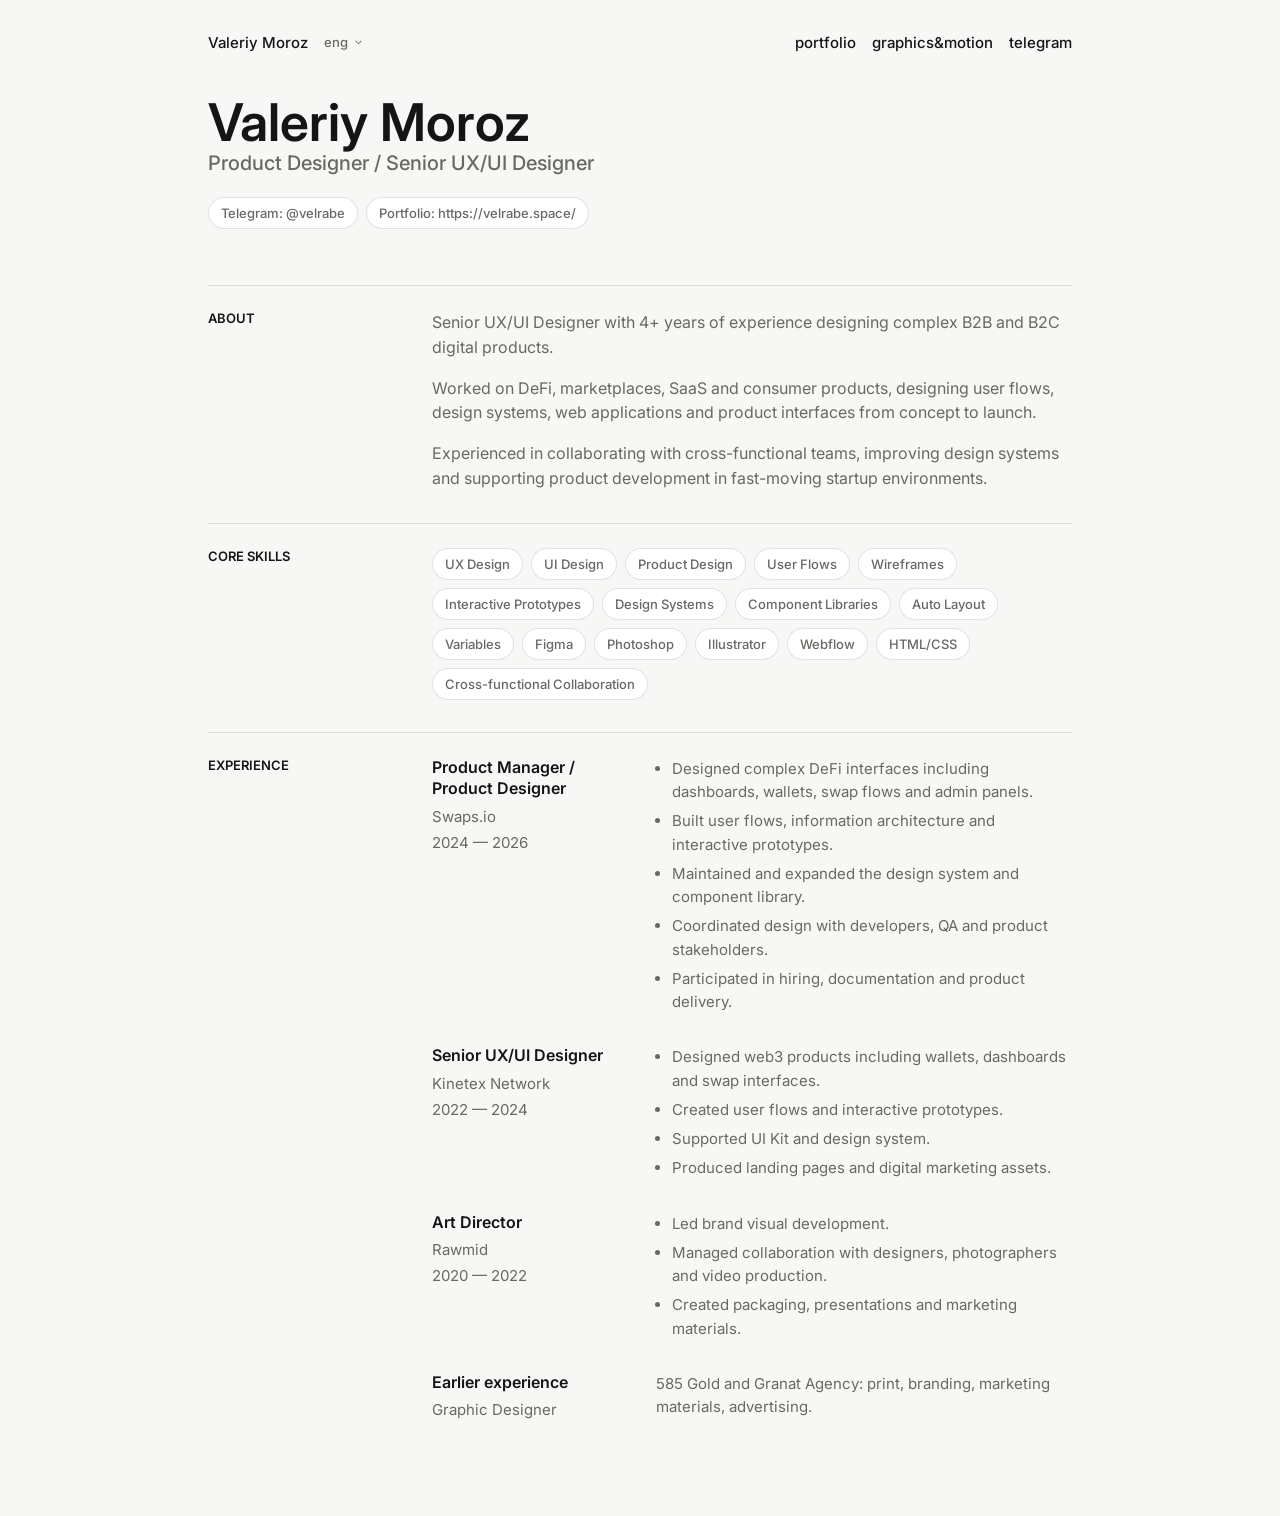
==== cv/index.html @ 2276ce60 "Add CV pages" ====
<!DOCTYPE html>
<html lang="en">
  <head>
    <meta charset="utf-8" />
    <meta name="viewport" content="width=device-width, initial-scale=1" />
    <meta name="theme-color" content="#f7f7f5" />
    <meta
      name="description"
      content="CV of Valeriy Moroz: Product Designer and Senior UX/UI Designer."
    />
    <title>CV - Valeriy Moroz</title>
    <link rel="preconnect" href="https://fonts.googleapis.com" />
    <link rel="preconnect" href="https://fonts.gstatic.com" crossorigin />
    <link
      href="https://fonts.googleapis.com/css2?family=Inter:opsz,wght@14..32,400;14..32,500;14..32,600&display=swap"
      rel="stylesheet"
    />
    <link rel="stylesheet" href="../css/reset.css" />
    <link rel="stylesheet" href="../css/portfolio.css" />
    <link rel="stylesheet" href="../css/portfolio-links.css?v=no-mobile-overflow" />
    <link rel="stylesheet" href="../css/cv.css?v=initial" />
  </head>
  <body>
    <main class="portfolio-page cv-page" id="top">
      <header class="portfolio-hero" aria-labelledby="page-title">
        <nav class="portfolio-nav" aria-label="Contacts and sections">
          <div class="portfolio-nav__brand-group">
            <a class="portfolio-nav__brand" href="../">Valeriy Moroz</a>
            <div class="portfolio-language">
              <button
                class="portfolio-language__current"
                type="button"
                aria-label="Language selector"
                aria-haspopup="true"
              >
                eng
                <svg
                  class="portfolio-language__chevron"
                  xmlns="http://www.w3.org/2000/svg"
                  width="1em"
                  height="1em"
                  viewBox="0 0 16 16"
                  aria-hidden="true"
                >
                  <path d="M0 0h16v16H0z" fill="none" />
                  <path
                    fill="currentColor"
                    fill-rule="evenodd"
                    d="m8 10.207l3.854-3.853l-.707-.708L8 8.793L4.854 5.646l-.708.708z"
                    clip-rule="evenodd"
                  />
                </svg>
              </button>
              <div class="portfolio-language__menu">
                <a class="portfolio-language__option" href="ru/">ru</a>
              </div>
            </div>
          </div>
          <div class="portfolio-nav__links">
            <a class="portfolio-nav__link" href="../portfolio/">portfolio</a>
            <a class="portfolio-nav__link" href="../graphics">graphics&motion</a>
            <a
              class="portfolio-nav__link"
              href="https://t.me/velrabe"
              target="_blank"
              rel="noopener noreferrer"
              >telegram</a
            >
          </div>
        </nav>

        <div class="cv-hero">
          <div>
            <h1 class="cv-title" id="page-title">Valeriy Moroz</h1>
            <p class="cv-role">Product Designer / Senior UX/UI Designer</p>
          </div>
          <div class="cv-contact" aria-label="Contacts">
            <a href="https://t.me/velrabe" target="_blank" rel="noopener noreferrer">
              Telegram: @velrabe
            </a>
            <a href="../portfolio/">Portfolio: https://velrabe.space/</a>
          </div>
        </div>
      </header>

      <article class="cv-document">
        <section class="cv-section" aria-labelledby="about-title">
          <h2 class="cv-section__title" id="about-title">About</h2>
          <div class="cv-section__body cv-prose">
            <p>
              Senior UX/UI Designer with 4+ years of experience designing complex
              B2B and B2C digital products.
            </p>
            <p>
              Worked on DeFi, marketplaces, SaaS and consumer products, designing
              user flows, design systems, web applications and product interfaces
              from concept to launch.
            </p>
            <p>
              Experienced in collaborating with cross-functional teams, improving
              design systems and supporting product development in fast-moving
              startup environments.
            </p>
          </div>
        </section>

        <section class="cv-section" aria-labelledby="skills-title">
          <h2 class="cv-section__title" id="skills-title">Core Skills</h2>
          <div class="cv-section__body">
            <div class="cv-skills" aria-label="Core skills">
              <span>UX Design</span>
              <span>UI Design</span>
              <span>Product Design</span>
              <span>User Flows</span>
              <span>Wireframes</span>
              <span>Interactive Prototypes</span>
              <span>Design Systems</span>
              <span>Component Libraries</span>
              <span>Auto Layout</span>
              <span>Variables</span>
              <span>Figma</span>
              <span>Photoshop</span>
              <span>Illustrator</span>
              <span>Webflow</span>
              <span>HTML/CSS</span>
              <span>Cross-functional Collaboration</span>
            </div>
          </div>
        </section>

        <section class="cv-section" aria-labelledby="experience-title">
          <h2 class="cv-section__title" id="experience-title">Experience</h2>
          <div class="cv-section__body cv-experience">
            <section class="cv-job" aria-labelledby="swaps-title">
              <div class="cv-job__meta">
                <h3 class="cv-job__title" id="swaps-title">
                  Product Manager / Product Designer
                </h3>
                <p class="cv-job__company">
                  <a href="http://swaps.io" target="_blank" rel="noopener noreferrer">
                    Swaps.io
                  </a>
                </p>
                <p class="cv-job__dates">2024 — 2026</p>
              </div>
              <div class="cv-job__details">
                <ul>
                  <li>
                    Designed complex DeFi interfaces including dashboards, wallets,
                    swap flows and admin panels.
                  </li>
                  <li>
                    Built user flows, information architecture and interactive
                    prototypes.
                  </li>
                  <li>
                    Maintained and expanded the design system and component library.
                  </li>
                  <li>
                    Coordinated design with developers, QA and product stakeholders.
                  </li>
                  <li>
                    Participated in hiring, documentation and product delivery.
                  </li>
                </ul>
              </div>
            </section>

            <section class="cv-job" aria-labelledby="kinetex-title">
              <div class="cv-job__meta">
                <h3 class="cv-job__title" id="kinetex-title">
                  Senior UX/UI Designer
                </h3>
                <p class="cv-job__company">Kinetex Network</p>
                <p class="cv-job__dates">2022 — 2024</p>
              </div>
              <div class="cv-job__details">
                <ul>
                  <li>
                    Designed web3 products including wallets, dashboards and swap
                    interfaces.
                  </li>
                  <li>Created user flows and interactive prototypes.</li>
                  <li>Supported UI Kit and design system.</li>
                  <li>Produced landing pages and digital marketing assets.</li>
                </ul>
              </div>
            </section>

            <section class="cv-job" aria-labelledby="rawmid-title">
              <div class="cv-job__meta">
                <h3 class="cv-job__title" id="rawmid-title">Art Director</h3>
                <p class="cv-job__company">Rawmid</p>
                <p class="cv-job__dates">2020 — 2022</p>
              </div>
              <div class="cv-job__details">
                <ul>
                  <li>Led brand visual development.</li>
                  <li>
                    Managed collaboration with designers, photographers and video
                    production.
                  </li>
                  <li>Created packaging, presentations and marketing materials.</li>
                </ul>
              </div>
            </section>

            <section class="cv-job" aria-labelledby="earlier-title">
              <div class="cv-job__meta">
                <h3 class="cv-job__title" id="earlier-title">Earlier experience</h3>
                <p class="cv-job__company">Graphic Designer</p>
              </div>
              <div class="cv-job__details">
                <p>
                  585 Gold and Granat Agency: print, branding, marketing materials,
                  advertising.
                </p>
              </div>
            </section>
          </div>
        </section>
      </article>
    </main>

    <!-- Yandex.Metrika counter -->
    <script type="text/javascript">
      (function (m, e, t, r, i, k, a) {
        m[i] =
          m[i] ||
          function () {
            (m[i].a = m[i].a || []).push(arguments);
          };
        m[i].l = 1 * new Date();
        for (var j = 0; j < document.scripts.length; j++) {
          if (document.scripts[j].src === r) {
            return;
          }
        }
        (k = e.createElement(t)),
          (a = e.getElementsByTagName(t)[0]),
          (k.async = 1),
          (k.src = r),
          a.parentNode.insertBefore(k, a);
      })(window, document, "script", "https://mc.yandex.ru/metrika/tag.js?id=110062061", "ym");

      ym(110062061, "init", {
        ssr: true,
        webvisor: true,
        clickmap: true,
        ecommerce: "dataLayer",
        referrer: document.referrer,
        url: location.href,
        accurateTrackBounce: true,
        trackLinks: true,
      });
    </script>
    <noscript
      ><div>
        <img
          src="https://mc.yandex.ru/watch/110062061"
          style="position: absolute; left: -9999px"
          alt=""
        /></div
    ></noscript>
    <!-- /Yandex.Metrika counter -->
  </body>
</html>
---- css/portfolio.css ----
:root {
  --ru-bg: #f7f7f5;
  --ru-surface: #fff;
  --ru-text: #151515;
  --ru-muted: #686864;
  --ru-border: rgba(21, 21, 21, 0.12);
  --ru-border-strong: rgba(21, 21, 21, 0.22);
  --ru-accent: #0a5c54;
  --ru-accent-soft: #dcebe7;
  --ru-shadow: 0 0.75rem 2rem rgba(21, 21, 21, 0.06);
  --ru-max: 76rem;
  --ru-gutter: 2rem;
  --ru-font: "Inter", ui-sans-serif, -apple-system, BlinkMacSystemFont, "Segoe UI",
    sans-serif;
}

html {
  scroll-behavior: smooth;
  background-color: var(--ru-bg);
  overflow-x: hidden;
}

body {
  min-height: 100vh;
  color: var(--ru-text);
  background-color: var(--ru-bg);
  font-family: var(--ru-font);
  overflow-x: hidden;
  -webkit-font-smoothing: antialiased;
  -moz-osx-font-smoothing: grayscale;
}

.portfolio-page {
  width: 100%;
  max-width: var(--ru-max);
  margin-right: auto;
  margin-left: auto;
  padding: 1rem var(--ru-gutter) 4rem;
}

.portfolio-nav {
  display: flex;
  align-items: center;
  justify-content: space-between;
  gap: 1rem;
  width: 100%;
  padding: 0.75rem 0 2.5rem;
}

.portfolio-nav__brand,
.portfolio-nav__link,
.portfolio-footer__links a {
  color: var(--ru-text);
  font-size: 0.9375rem;
  font-weight: 500;
  line-height: 1.4;
  text-decoration: none;
}

.portfolio-nav__brand:hover,
.portfolio-nav__link:hover,
.portfolio-footer__links a:hover {
  color: var(--ru-accent);
}

.portfolio-nav__links {
  display: flex;
  flex-wrap: wrap;
  align-items: center;
  justify-content: flex-end;
  gap: 1rem;
}

.portfolio-hero {
  padding-bottom: 2rem;
}

.portfolio-hero__grid {
  display: grid;
  grid-template-columns: 1fr;
  gap: 1.25rem;
  align-items: start;
  width: 100%;
  padding-bottom: 1.5rem;
}

.portfolio-eyebrow {
  margin-bottom: 0.75rem;
  color: var(--ru-accent);
  font-size: 0.8125rem;
  font-weight: 600;
  line-height: 1.3;
  text-transform: uppercase;
}

.portfolio-hero__title {
  max-width: 44rem;
  margin: 0;
  color: var(--ru-text);
  font-size: 3.25rem;
  font-weight: 600;
  line-height: 1.04;
  letter-spacing: 0;
}

.portfolio-hero__summary {
  max-width: 44rem;
  color: var(--ru-muted);
  font-size: 1rem;
  font-weight: 400;
  line-height: 1.55;
}

.portfolio-hero__summary p {
  margin: 0;
}

.portfolio-skill-cloud {
  display: flex;
  flex-wrap: wrap;
  gap: 0.5rem;
  width: 100%;
  padding-top: 0.5rem;
}

.portfolio-skill-cloud span,
.case-card__tags span {
  display: inline-flex;
  align-items: center;
  min-height: 2rem;
  border: 0.0625rem solid var(--ru-border);
  border-radius: 999rem;
  background-color: var(--ru-surface);
  color: var(--ru-muted);
  font-size: 0.8125rem;
  font-weight: 500;
  line-height: 1.25;
  padding: 0.375rem 0.75rem;
}

.portfolio-section {
  display: flex;
  flex-direction: column;
  gap: 1rem;
  width: 100%;
}

.case-grid {
  display: grid;
  grid-template-columns: repeat(2, minmax(0, 1fr));
  gap: 1rem;
  width: 100%;
}

.case-card {
  display: flex;
  flex-direction: column;
  min-width: 0;
  overflow: hidden;
  border: 0.0625rem solid var(--ru-border);
  border-radius: 0.5rem;
  background-color: var(--ru-surface);
  box-shadow: var(--ru-shadow);
}

.case-card--featured {
  display: flex;
  flex-direction: column;
}

.case-card__media {
  position: relative;
  display: flex;
  width: 100%;
  aspect-ratio: 16 / 9;
  overflow: hidden;
  background-color: #ececea;
}

.case-card--featured .case-card__media {
  min-height: 0;
  aspect-ratio: 16 / 9;
}

.case-card__image {
  display: block;
  width: 100%;
  height: 100%;
  object-fit: cover;
  object-position: center center;
}

.case-card--featured .case-card__image {
  object-position: center top;
}

video.case-card__image {
  min-width: 100%;
  min-height: 100%;
}

.case-card__media--placeholder {
  align-items: center;
  justify-content: center;
  border-bottom: 0.0625rem solid var(--ru-border);
}

.case-placeholder {
  display: flex;
  flex-direction: column;
  align-items: center;
  justify-content: center;
  width: 100%;
  height: 100%;
  padding: 2rem;
  color: var(--ru-muted);
  text-align: center;
}

.case-placeholder__label {
  margin: 0 0 0.5rem;
  font-size: 0.75rem;
  font-weight: 600;
  line-height: 1.35;
  text-transform: uppercase;
}

.case-placeholder__title {
  margin: 0;
  color: var(--ru-text);
  font-size: 1.5rem;
  font-weight: 600;
  line-height: 1.2;
}

.case-card__content {
  display: flex;
  flex-direction: column;
  gap: 1.25rem;
  padding: 1.5rem;
}

.case-card--featured .case-card__content {
  padding: 2rem;
}

.case-card__head {
  display: flex;
  flex-direction: column;
  gap: 0.25rem;
}

.case-card__kicker {
  margin: 0 0 0.25rem;
  color: var(--ru-accent);
  font-size: 0.8125rem;
  font-weight: 600;
  line-height: 1.3;
  text-transform: uppercase;
}

.case-card__title {
  margin: 0;
  color: var(--ru-text);
  font-size: 1.75rem;
  font-weight: 600;
  line-height: 1.15;
  letter-spacing: 0;
}

.case-card--featured .case-card__title {
  font-size: 2.5rem;
}

.case-card__subtitle {
  margin: 0;
  color: var(--ru-muted);
  font-size: 1rem;
  font-weight: 500;
  line-height: 1.4;
}

.case-card__stack {
  display: flex;
  flex-direction: column;
  gap: 0.5rem;
}

.case-card__stack-title {
  margin: 0;
  color: var(--ru-text);
  font-size: 0.75rem;
  font-weight: 600;
  line-height: 1.35;
  text-transform: uppercase;
}

.case-card__tags {
  display: flex;
  flex-wrap: wrap;
  gap: 0.375rem;
}

.case-card__tags span {
  min-height: 1.75rem;
  background-color: var(--ru-surface);
  color: var(--ru-muted);
  font-size: 0.75rem;
  padding: 0.25rem 0.625rem;
}

.case-card__text,
.case-card__text-grid {
  color: var(--ru-muted);
  font-size: 0.9375rem;
  font-weight: 400;
  line-height: 1.55;
}

.case-card__text-grid {
  display: grid;
  grid-template-columns: repeat(2, minmax(0, 1fr));
  gap: 1.25rem;
}

.case-card__text h3,
.case-card__text-grid h3 {
  margin: 0 0 0.375rem;
  color: var(--ru-text);
  font-size: 0.9375rem;
  font-weight: 600;
  line-height: 1.35;
}

.case-card__text p,
.case-card__text-grid p {
  margin: 0 0 1rem;
}

.case-card__text p:last-child,
.case-card__text-grid p:last-child {
  margin-bottom: 0;
}

.case-card__text ul,
.case-card__text-grid ul {
  display: flex;
  flex-direction: column;
  gap: 0.375rem;
  margin: 0 0 1rem;
  padding-left: 1rem;
}

.case-card__text li,
.case-card__text-grid li {
  padding-left: 0.125rem;
}

.portfolio-footer {
  display: flex;
  align-items: center;
  justify-content: space-between;
  gap: 1rem;
  width: 100%;
  margin-top: 1rem;
  padding: 2rem 0 0;
  color: var(--ru-muted);
  font-size: 0.9375rem;
  line-height: 1.45;
}

.portfolio-footer p {
  margin: 0;
}

.portfolio-footer__links {
  display: flex;
  flex-wrap: wrap;
  justify-content: flex-end;
  gap: 1rem;
}

@media (max-width: 60rem) {
  .portfolio-page {
    --ru-gutter: 1.25rem;
  }

  .portfolio-hero__grid,
  .case-grid,
  .case-card__text-grid {
    grid-template-columns: 1fr;
  }

  .case-card--featured {
    min-height: 0;
  }

  .case-card--featured .case-card__media {
    min-height: 0;
    aspect-ratio: 16 / 9;
  }

  .portfolio-hero__title {
    font-size: 2.5rem;
  }
}

@media (max-width: 42rem) {
  .portfolio-page {
    --ru-gutter: 0.875rem;
    padding-top: 0.5rem;
    padding-bottom: 2.5rem;
  }

  .portfolio-nav {
    align-items: flex-start;
    flex-direction: column;
    padding-bottom: 1.75rem;
  }

  .portfolio-nav__links {
    justify-content: flex-start;
  }

  .portfolio-hero__title {
    font-size: 2rem;
    line-height: 1.08;
  }

  .portfolio-hero__summary,
  .case-card__text,
  .case-card__text-grid {
    font-size: 0.875rem;
  }

  .case-card__content,
  .case-card--featured .case-card__content {
    padding: 1rem;
  }

  .case-card__title,
  .case-card--featured .case-card__title {
    font-size: 1.5rem;
  }

  .portfolio-footer {
    align-items: flex-start;
    flex-direction: column;
  }
}
---- css/portfolio-links.css ----
.portfolio-nav__brand-group {
  display: flex;
  align-items: center;
  gap: 0.625rem;
  min-width: 0;
}

.portfolio-language {
  position: relative;
  display: inline-flex;
  padding-bottom: 0.375rem;
  margin-bottom: -0.375rem;
}

.portfolio-language__current {
  display: inline-flex;
  align-items: center;
  gap: 0.25rem;
  min-height: 1.75rem;
  border: 0;
  border-radius: 999rem;
  background-color: transparent;
  color: var(--ru-muted);
  cursor: default;
  font: inherit;
  font-size: 0.8125rem;
  font-weight: 500;
  line-height: 1;
  padding: 0 0.375rem;
}

.portfolio-language__chevron {
  width: 1em;
  height: 1em;
  color: currentColor;
}

.portfolio-language__menu {
  position: absolute;
  top: 100%;
  left: 0;
  z-index: 3;
  min-width: 4rem;
  border: 0.0625rem solid var(--ru-border);
  border-radius: 0.375rem;
  background-color: var(--ru-surface);
  box-shadow: var(--ru-shadow);
  opacity: 0;
  padding: 0.25rem;
  pointer-events: none;
  transform: translateY(-0.25rem);
  transition: opacity 160ms ease, transform 160ms ease;
}

.portfolio-language:hover .portfolio-language__menu,
.portfolio-language:focus-within .portfolio-language__menu {
  opacity: 1;
  pointer-events: auto;
  transform: translateY(0);
}

.portfolio-language:hover .portfolio-language__current,
.portfolio-language:focus-within .portfolio-language__current {
  color: var(--ru-text);
}

.portfolio-language__option {
  display: block;
  border-radius: 0.25rem;
  color: var(--ru-text);
  font-size: 0.8125rem;
  font-weight: 500;
  line-height: 1.2;
  padding: 0.375rem 0.5rem;
  text-decoration: none;
}

.portfolio-language__option:hover,
.portfolio-language__option:focus-visible {
  background-color: var(--ru-bg);
  outline: none;
}

.portfolio-footer__top-link {
  display: inline-flex;
  align-items: center;
  gap: 0.25rem;
  min-height: 2rem;
  border: 0.0625rem solid var(--ru-border);
  border-radius: 999rem;
  background-color: var(--ru-surface);
  box-shadow: var(--ru-shadow);
  padding: 0.3125rem 0.75rem;
}

.portfolio-footer__top-link:hover,
.portfolio-footer__top-link:focus-visible {
  border-color: var(--ru-border-strong);
  outline: none;
}

.portfolio-footer__top-icon {
  width: 1em;
  height: 1em;
  flex: 0 0 auto;
}

.portfolio-fab {
  position: fixed;
  right: clamp(1rem, 3vw, 1.5rem);
  bottom: clamp(1rem, 3vw, 1.5rem);
  z-index: 90;
  display: flex;
  flex-direction: column;
  max-width: calc(100vw - 2rem);
}

.portfolio-fab__link {
  display: flex;
  align-items: center;
  justify-content: flex-end;
  max-width: 100%;
  min-width: 0;
  color: #fff;
  text-decoration: none;
}

.portfolio-fab__tooltip-wrap {
  display: flex;
  flex-direction: column;
  max-width: calc(100vw - 5rem);
  min-width: 0;
  opacity: 0;
  padding-right: 0.75rem;
  transform: translateX(0.5rem);
  transition:
    opacity 0.2s ease,
    transform 0.2s ease,
    visibility 0.2s ease;
  visibility: hidden;
}

.portfolio-fab__link:hover .portfolio-fab__tooltip-wrap,
.portfolio-fab__link:focus-visible .portfolio-fab__tooltip-wrap {
  opacity: 1;
  transform: translateX(0);
  visibility: visible;
}

.portfolio-fab__tooltip {
  display: flex;
  flex-direction: column;
  max-width: 100%;
  min-width: 0;
  border: 0.0625rem solid var(--ru-border);
  border-radius: 999rem;
  background-color: var(--ru-surface);
  box-shadow: var(--ru-shadow);
  color: var(--ru-text);
  font-size: 0.8125rem;
  font-weight: 500;
  line-height: 1.25rem;
  overflow-wrap: break-word;
  padding: 0.5rem 0.875rem;
  white-space: normal;
}

.portfolio-fab__button {
  display: flex;
  align-items: center;
  justify-content: center;
  width: 3.25rem;
  height: 3.25rem;
  border: 0.0625rem solid #27a7e7;
  border-radius: 999rem;
  background-color: #27a7e7;
  box-shadow: var(--ru-shadow);
  transition:
    box-shadow 0.2s ease,
    transform 0.2s ease;
}

.portfolio-fab__link:hover .portfolio-fab__button,
.portfolio-fab__link:focus-visible .portfolio-fab__button {
  box-shadow:
    0 0.0625rem 0.1875rem rgba(39, 167, 231, 0.2),
    0 1rem 2.5rem rgba(39, 167, 231, 0.35);
  transform: translateY(-0.0625rem);
}

.portfolio-fab__icon-wrap {
  display: flex;
  align-items: center;
  justify-content: center;
  will-change: transform;
}

.portfolio-fab__icon {
  display: block;
  width: 1.5rem;
  height: 1.5rem;
}

.portfolio-tooltip {
  position: relative;
  display: inline;
  border-bottom: 0.0625rem dashed currentColor;
  color: var(--ru-text);
  cursor: help;
}

.portfolio-tooltip__bubble {
  position: absolute;
  left: 50%;
  bottom: calc(100% + 0.5rem);
  z-index: 4;
  width: max-content;
  max-width: min(26rem, 82vw);
  border-radius: 0.375rem;
  background-color: var(--ru-text);
  color: var(--ru-bg);
  font-size: 0.75rem;
  font-weight: 500;
  line-height: 1.35;
  opacity: 0;
  padding: 0.5rem 0.625rem;
  pointer-events: none;
  transform: translate(-50%, 0.25rem);
  transition:
    opacity 160ms ease,
    transform 160ms ease;
}

.portfolio-tooltip:hover .portfolio-tooltip__bubble,
.portfolio-tooltip:focus-within .portfolio-tooltip__bubble {
  opacity: 1;
  transform: translate(-50%, 0);
}

.portfolio-video-tooltip {
  position: relative;
  display: inline;
  border-bottom: 0.0625rem dashed currentColor;
  color: var(--ru-text);
  cursor: help;
}

.portfolio-video-tooltip__bubble {
  position: fixed;
  top: 0;
  left: 0;
  z-index: 40;
  display: flex;
  flex-direction: column;
  gap: 0.625rem;
  width: min(28rem, calc(100vw - 2rem));
  border: 0.0625rem solid var(--ru-border);
  border-radius: 0.5rem;
  background-color: var(--ru-text);
  box-shadow: var(--ru-shadow);
  color: #fff;
  opacity: 0;
  padding: 0.5rem;
  pointer-events: none;
  transform: translateY(0.25rem);
  transition:
    opacity 160ms ease,
    transform 160ms ease;
  visibility: hidden;
}

.portfolio-video-tooltip__bubble.is-visible {
  opacity: 1;
  pointer-events: auto;
  transform: translateY(0);
  visibility: visible;
}

.portfolio-video-tooltip__media {
  display: block;
  width: 100%;
  aspect-ratio: 16 / 9;
  max-height: min(18rem, 56vh);
  border-radius: 0.375rem;
  background-color: #000;
  object-fit: contain;
}

.portfolio-video-tooltip__controls {
  display: grid;
  align-items: center;
  grid-template-columns: 2rem minmax(0, 1fr) 2rem;
  gap: 0.625rem;
}

.portfolio-video-tooltip__button {
  position: relative;
  display: inline-flex;
  align-items: center;
  justify-content: center;
  width: 2rem;
  height: 2rem;
  border: 0.0625rem solid rgba(255, 255, 255, 0.24);
  border-radius: 999rem;
  background-color: rgba(255, 255, 255, 0.1);
  color: #fff;
  cursor: pointer;
  font-size: 0;
  padding: 0;
}

.portfolio-video-tooltip__button:hover,
.portfolio-video-tooltip__button:focus-visible {
  background-color: rgba(255, 255, 255, 0.2);
  outline: none;
}

.portfolio-video-tooltip__button::before {
  width: 0;
  height: 0;
  margin-left: 0.125rem;
  border-top: 0.375rem solid transparent;
  border-bottom: 0.375rem solid transparent;
  border-left: 0.5625rem solid currentColor;
  content: "";
}

.portfolio-video-tooltip__button.is-playing::before {
  width: 0.625rem;
  height: 0.75rem;
  margin-left: 0;
  border: 0;
  background:
    linear-gradient(currentColor, currentColor) left / 0.1875rem 100% no-repeat,
    linear-gradient(currentColor, currentColor) right / 0.1875rem 100% no-repeat;
}

.portfolio-video-tooltip__button--sound {
  font-size: 1rem;
}

.portfolio-video-tooltip__button--sound::before {
  display: none;
}

.portfolio-video-tooltip__icon {
  width: 1.125rem;
  height: 1.125rem;
}

.portfolio-video-tooltip__sound-tooltip {
  position: absolute;
  right: 0;
  bottom: calc(100% + 0.5rem);
  display: flex;
  flex-direction: column;
  gap: 0.25rem;
  width: max-content;
  max-width: min(15rem, 74vw);
  border-radius: 0.375rem;
  background-color: #fff;
  color: #141414;
  font-size: 0.75rem;
  font-weight: 600;
  line-height: 1.2;
  opacity: 0;
  padding: 0.375rem 0.5rem;
  pointer-events: none;
  transform: translateY(0.25rem);
  transition:
    opacity 0.16s ease,
    transform 0.16s ease;
  white-space: normal;
}

.portfolio-video-tooltip__sound-title {
  display: block;
}

.portfolio-video-tooltip__sound-warning {
  display: inline-flex;
  align-items: center;
  gap: 0.25rem;
  color: rgba(20, 20, 20, 0.72);
  font-size: 0.6875rem;
  font-weight: 500;
}

.portfolio-video-tooltip__sound-warning-icon {
  width: 1em;
  height: 1em;
  flex: 0 0 auto;
  color: #141414;
}

.portfolio-video-tooltip__button--sound:hover .portfolio-video-tooltip__sound-tooltip,
.portfolio-video-tooltip__button--sound:focus-visible .portfolio-video-tooltip__sound-tooltip {
  opacity: 1;
  transform: translateY(0);
}

.portfolio-video-tooltip__range {
  width: 100%;
  min-width: 0;
  accent-color: #fff;
  cursor: pointer;
}

.case-carousel {
  position: relative;
  width: 100%;
  height: 100%;
  overflow: hidden;
  background-color: #ececea;
}

.case-carousel__track {
  position: relative;
  width: 100%;
  height: 100%;
}

.case-carousel__slide {
  position: absolute;
  inset: 0;
  opacity: 0;
  pointer-events: none;
  transition: opacity 220ms ease;
}

.case-carousel__slide.is-active {
  opacity: 1;
  pointer-events: auto;
}

.case-carousel__button {
  position: absolute;
  top: 50%;
  z-index: 2;
  display: inline-flex;
  align-items: center;
  justify-content: center;
  width: clamp(2rem, 4vw, 2.5rem);
  height: clamp(2rem, 4vw, 2.5rem);
  border: 0.0625rem solid rgba(255, 255, 255, 0.24);
  border-radius: 999rem;
  background-color: rgba(0, 0, 0, 0.48);
  color: #fff;
  cursor: pointer;
  opacity: 0.9;
  padding: 0;
  transform: translateY(-50%);
  transition:
    background-color 160ms ease,
    opacity 160ms ease,
    transform 160ms ease;
}

.case-carousel__button--prev {
  left: 0.75rem;
}

.case-carousel__button--next {
  right: 0.75rem;
}

.case-carousel:hover .case-carousel__button,
.case-carousel:focus-within .case-carousel__button {
  opacity: 1;
}

.case-carousel__button:hover,
.case-carousel__button:focus-visible {
  background-color: rgba(0, 0, 0, 0.72);
  outline: none;
  transform: translateY(-50%) scale(1.04);
}

.case-carousel__icon {
  width: 1.25rem;
  height: 1.25rem;
}

.case-card__title {
  display: inline-flex;
  align-items: center;
  gap: 0.375rem;
  width: fit-content;
  max-width: 100%;
  position: relative;
}

.case-anchor-button {
  position: relative;
  display: inline-flex;
  align-items: center;
  justify-content: center;
  width: 1.75rem;
  height: 1.75rem;
  margin: 0;
  border: 0;
  border-radius: 999rem;
  background-color: transparent;
  color: var(--ru-muted);
  cursor: pointer;
  font: inherit;
  line-height: 1;
  opacity: 0;
  padding: 0;
  transform: translateY(0.0625rem);
  transition: background-color 160ms ease, color 160ms ease, opacity 160ms ease;
}

.case-card__title:hover .case-anchor-button,
.case-card__title:focus-within .case-anchor-button,
.case-anchor-button.is-copied {
  opacity: 1;
}

.case-anchor-button:hover,
.case-anchor-button:focus-visible {
  background-color: var(--ru-bg);
  color: var(--ru-text);
  outline: none;
}

.case-anchor-button__tooltip {
  position: absolute;
  left: 50%;
  bottom: calc(100% + 0.5rem);
  z-index: 2;
  width: max-content;
  max-width: min(14rem, 70vw);
  border-radius: 0.375rem;
  background-color: var(--ru-text);
  color: var(--ru-bg);
  font-size: 0.75rem;
  font-weight: 500;
  line-height: 1.25;
  opacity: 0;
  padding: 0.375rem 0.5rem;
  pointer-events: none;
  transform: translate(-50%, 0.25rem);
  transition: opacity 160ms ease, transform 160ms ease;
  white-space: normal;
}

.case-anchor-button.is-copied .case-anchor-button__tooltip {
  opacity: 1;
  transform: translate(-50%, 0);
}

@media (max-width: 48rem) {
  .portfolio-tooltip__bubble,
  .case-anchor-button__tooltip {
    display: none;
  }

  .portfolio-fab {
    right: 1rem;
    bottom: 1rem;
  }

  .portfolio-fab__tooltip-wrap {
    display: none;
  }

  .portfolio-fab__button {
    width: 3rem;
    height: 3rem;
  }

  .portfolio-fab__icon {
    width: 1.375rem;
    height: 1.375rem;
  }
}
---- css/cv.css ----
.cv-page {
  max-width: 58rem;
}

.cv-hero {
  display: flex;
  flex-direction: column;
  gap: 1rem;
  padding-bottom: 1.5rem;
}

.cv-title {
  margin: 0;
  color: var(--ru-text);
  font-size: 3.25rem;
  font-weight: 600;
  line-height: 1.04;
  letter-spacing: 0;
}

.cv-role {
  margin: 0;
  color: var(--ru-muted);
  font-size: 1.25rem;
  font-weight: 500;
  line-height: 1.35;
}

.cv-contact {
  display: flex;
  flex-wrap: wrap;
  gap: 0.5rem;
  padding-top: 0.25rem;
}

.cv-contact a,
.cv-contact span {
  display: inline-flex;
  align-items: center;
  min-height: 2rem;
  border: 0.0625rem solid var(--ru-border);
  border-radius: 999rem;
  background-color: var(--ru-surface);
  color: var(--ru-muted);
  font-size: 0.8125rem;
  font-weight: 500;
  line-height: 1.25;
  padding: 0.375rem 0.75rem;
  text-decoration: none;
}

.cv-contact a:hover,
.cv-contact a:focus-visible {
  border-color: var(--ru-border-strong);
  color: var(--ru-text);
  outline: none;
}

.cv-document {
  display: flex;
  flex-direction: column;
  gap: 2rem;
  padding-bottom: 2rem;
}

.cv-section {
  display: grid;
  grid-template-columns: 12rem minmax(0, 1fr);
  gap: 2rem;
  border-top: 0.0625rem solid var(--ru-border);
  padding-top: 1.5rem;
}

.cv-section__title {
  margin: 0;
  color: var(--ru-text);
  font-size: 0.8125rem;
  font-weight: 600;
  line-height: 1.35;
  text-transform: uppercase;
}

.cv-section__body {
  min-width: 0;
}

.cv-prose {
  display: flex;
  flex-direction: column;
  gap: 1rem;
  color: var(--ru-muted);
  font-size: 1rem;
  line-height: 1.55;
}

.cv-prose p {
  margin: 0;
}

.cv-skills {
  display: flex;
  flex-wrap: wrap;
  gap: 0.5rem;
}

.cv-skills span {
  display: inline-flex;
  align-items: center;
  min-height: 2rem;
  border: 0.0625rem solid var(--ru-border);
  border-radius: 999rem;
  background-color: var(--ru-surface);
  color: var(--ru-muted);
  font-size: 0.8125rem;
  font-weight: 500;
  line-height: 1.25;
  padding: 0.375rem 0.75rem;
}

.cv-experience {
  display: flex;
  flex-direction: column;
  gap: 2rem;
}

.cv-job {
  display: grid;
  grid-template-columns: minmax(0, 12rem) minmax(0, 1fr);
  gap: 2rem;
}

.cv-job__meta {
  display: flex;
  flex-direction: column;
  gap: 0.35rem;
}

.cv-job__title {
  margin: 0;
  color: var(--ru-text);
  font-size: 1rem;
  font-weight: 600;
  line-height: 1.35;
}

.cv-job__company,
.cv-job__dates {
  margin: 0;
  color: var(--ru-muted);
  font-size: 0.9375rem;
  line-height: 1.4;
}

.cv-job__company a {
  color: inherit;
  text-decoration: none;
}

.cv-job__company a:hover,
.cv-job__company a:focus-visible {
  color: var(--ru-accent);
  outline: none;
}

.cv-job__details {
  min-width: 0;
  color: var(--ru-muted);
  font-size: 0.9375rem;
  line-height: 1.55;
}

.cv-job__details ul {
  display: flex;
  flex-direction: column;
  gap: 0.375rem;
  margin: 0;
  padding-left: 1rem;
}

.cv-job__details p {
  margin: 0;
}

@media (max-width: 60rem) {
  .cv-page {
    max-width: var(--ru-max);
  }

  .cv-section,
  .cv-job {
    grid-template-columns: 1fr;
    gap: 1rem;
  }

  .cv-title {
    font-size: 2.5rem;
  }
}

@media (max-width: 42rem) {
  .cv-title {
    font-size: 2rem;
    line-height: 1.08;
  }

  .cv-role {
    font-size: 1.0625rem;
  }

  .cv-document {
    gap: 1.75rem;
  }

  .cv-section {
    padding-top: 1.25rem;
  }

  .cv-prose,
  .cv-job__details {
    font-size: 0.875rem;
  }
}
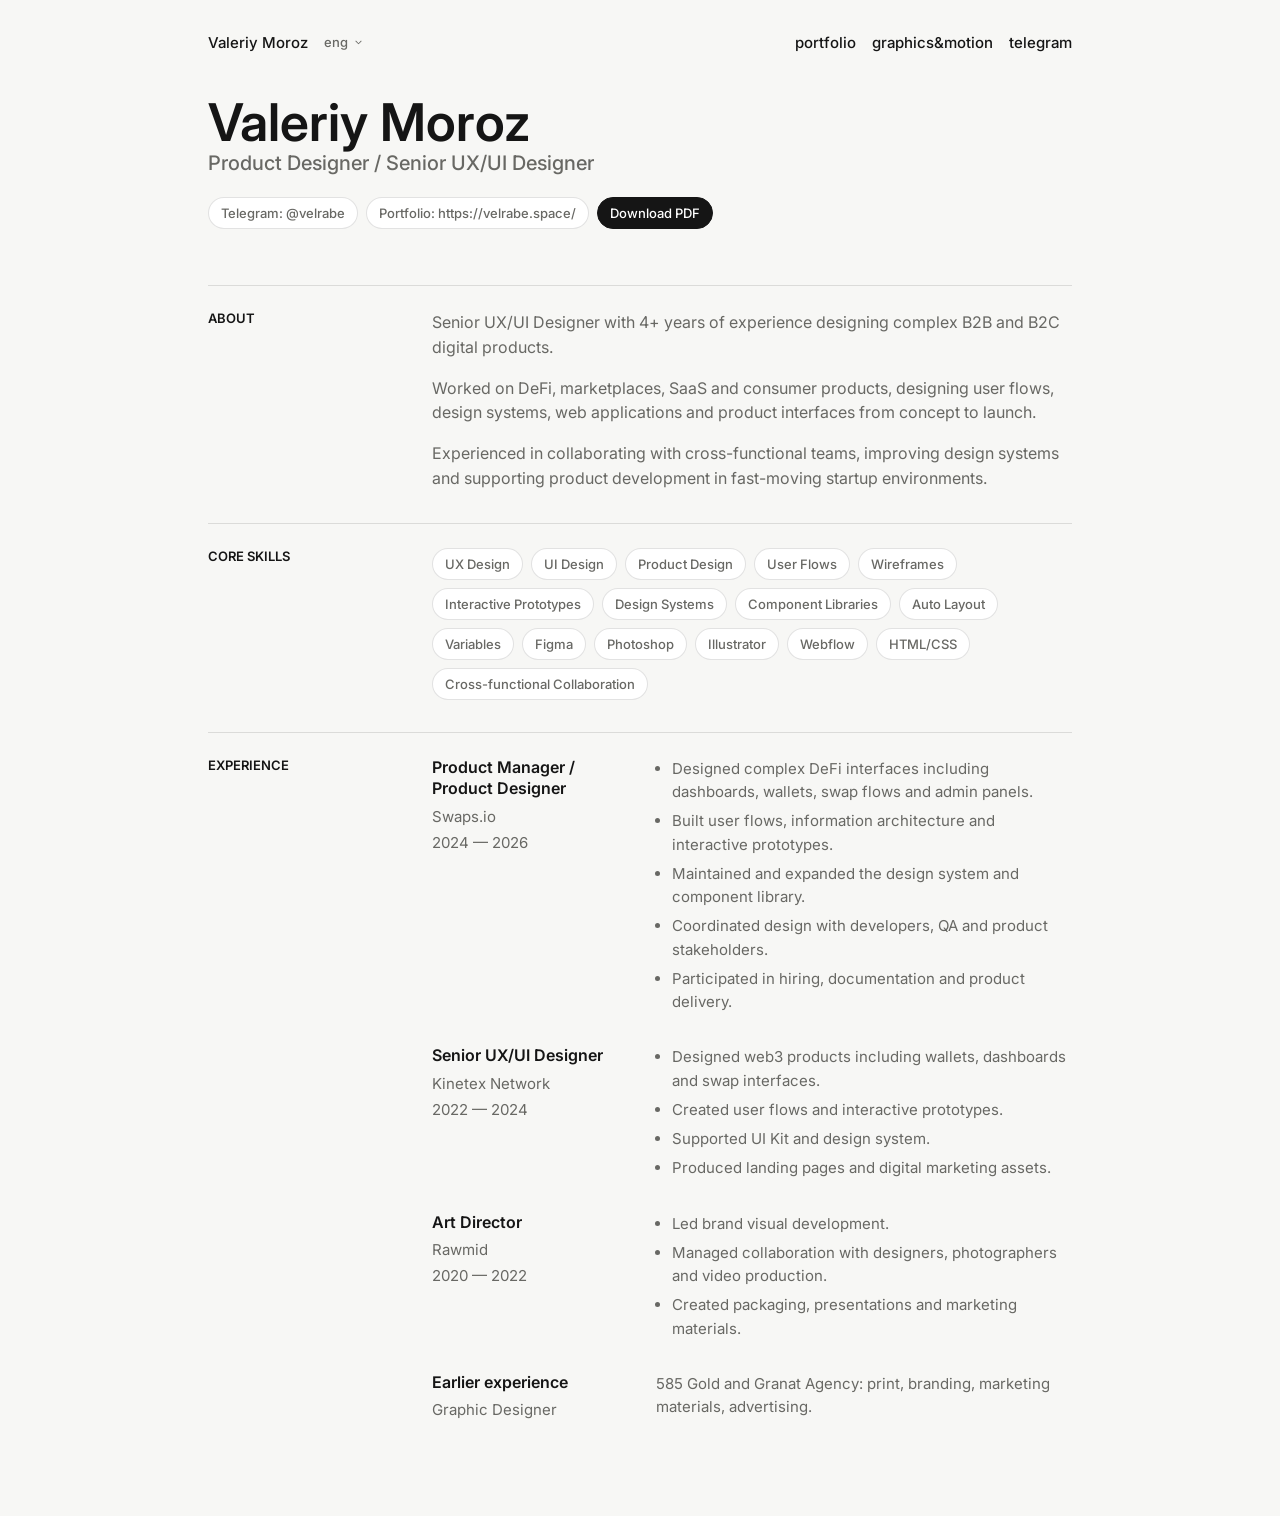
==== commit 863f3668: "Add downloadable CV PDFs" ====
--- a/cv/index.html
+++ b/cv/index.html
@@ -18,7 +18,7 @@
     <link rel="stylesheet" href="../css/reset.css" />
     <link rel="stylesheet" href="../css/portfolio.css" />
     <link rel="stylesheet" href="../css/portfolio-links.css?v=no-mobile-overflow" />
-    <link rel="stylesheet" href="../css/cv.css?v=initial" />
+    <link rel="stylesheet" href="../css/cv.css?v=pdf-download" />
   </head>
   <body>
     <main class="portfolio-page cv-page" id="top">
@@ -79,6 +79,9 @@
               Telegram: @velrabe
             </a>
             <a href="../portfolio/">Portfolio: https://velrabe.space/</a>
+            <a class="cv-download" href="valeriy-moroz-cv.pdf" download>
+              Download PDF
+            </a>
           </div>
         </div>
       </header>
--- a/css/cv.css
+++ b/css/cv.css
@@ -56,6 +56,19 @@
   outline: none;
 }
 
+.cv-contact .cv-download {
+  border-color: var(--ru-text);
+  background-color: var(--ru-text);
+  color: var(--ru-surface);
+}
+
+.cv-contact .cv-download:hover,
+.cv-contact .cv-download:focus-visible {
+  border-color: var(--ru-text);
+  background-color: transparent;
+  color: var(--ru-text);
+}
+
 .cv-document {
   display: flex;
   flex-direction: column;
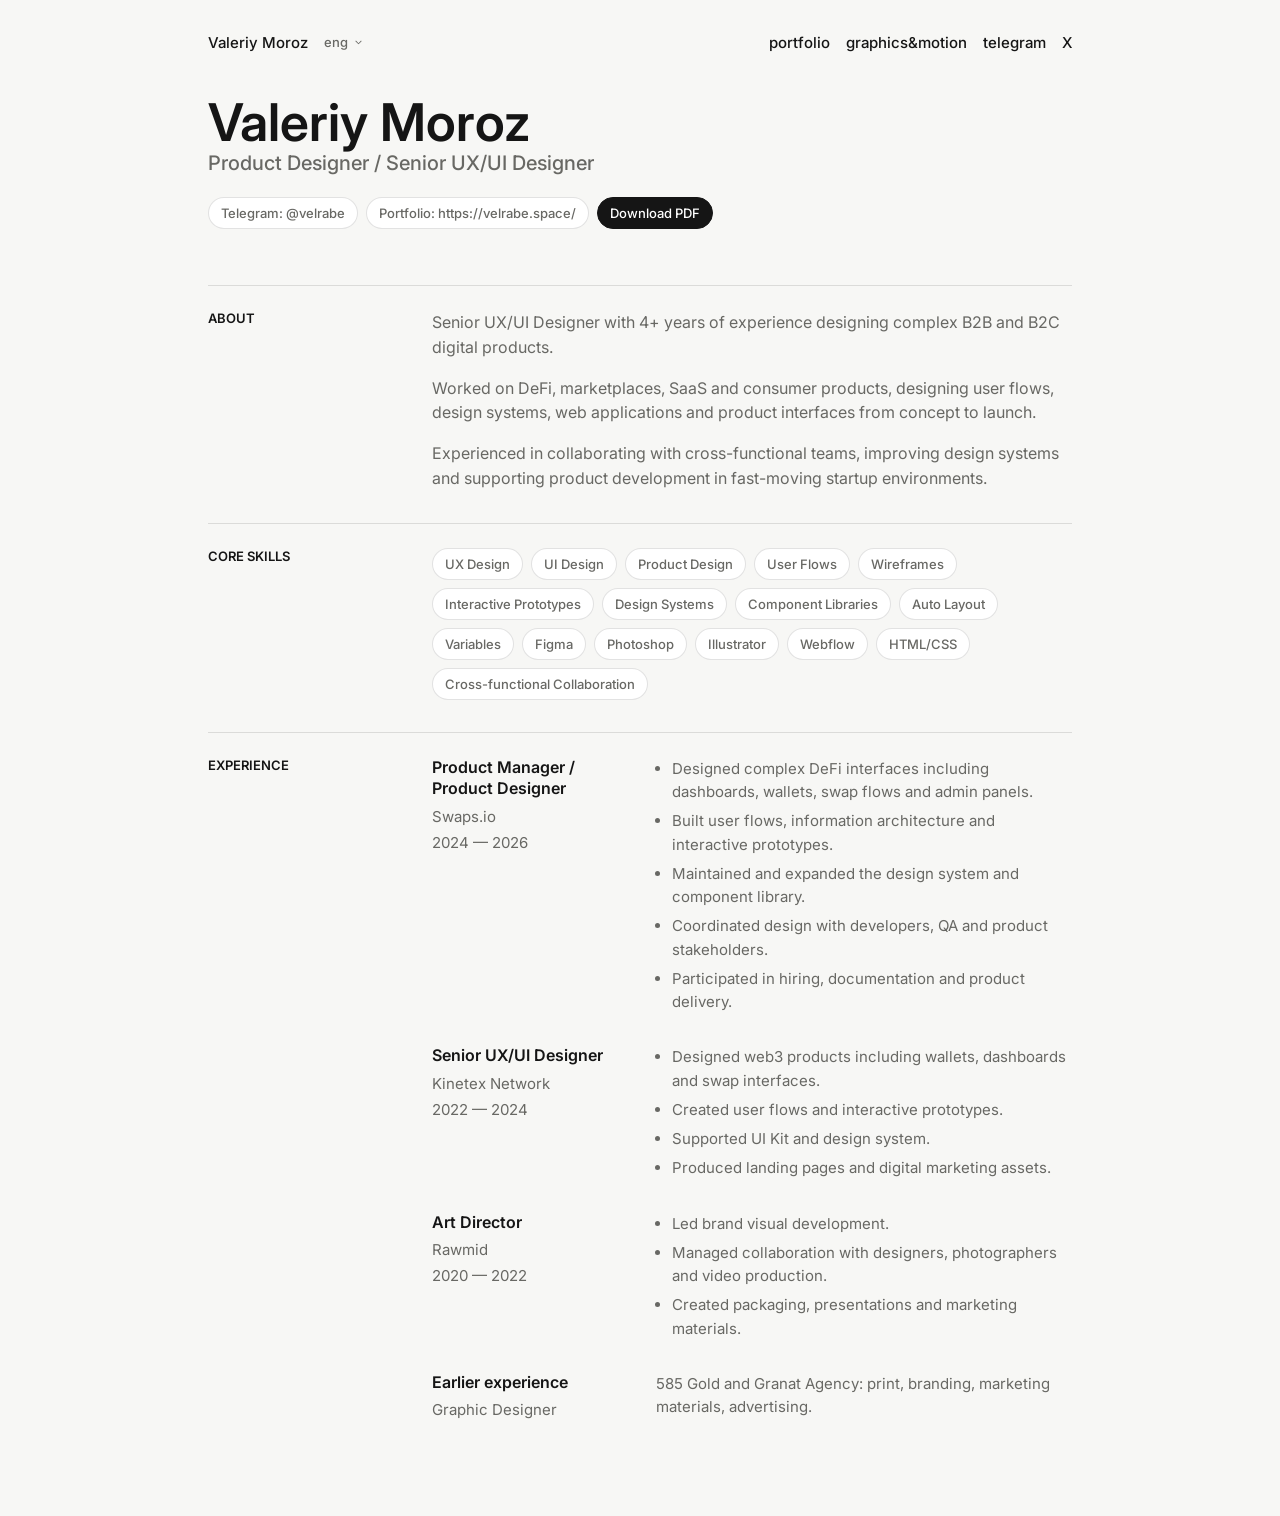
==== commit 2805a554: "Add X links to headers" ====
--- a/cv/index.html
+++ b/cv/index.html
@@ -66,6 +66,13 @@
               rel="noopener noreferrer"
               >telegram</a
             >
+            <a
+              class="portfolio-nav__link"
+              href="https://x.com/lafkigafk"
+              target="_blank"
+              rel="noopener noreferrer"
+              >X</a
+            >
           </div>
         </nav>
 
